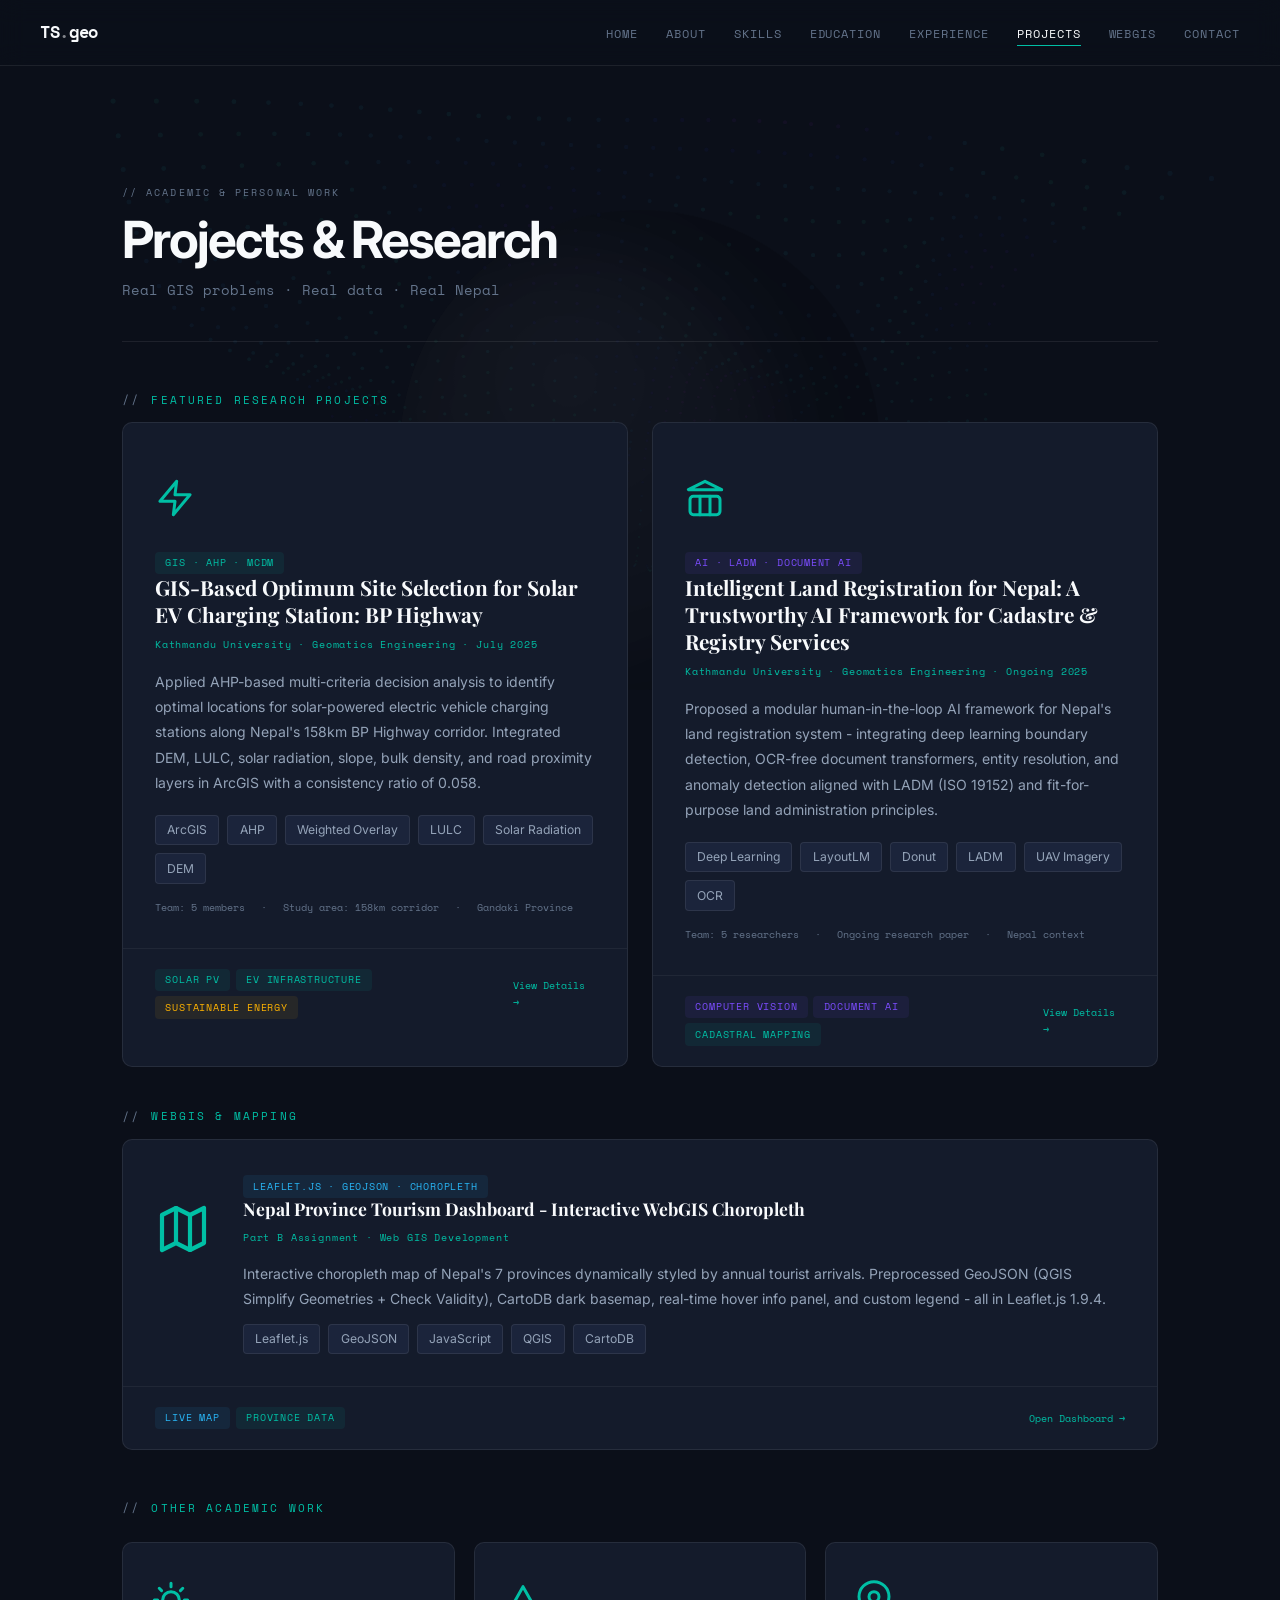
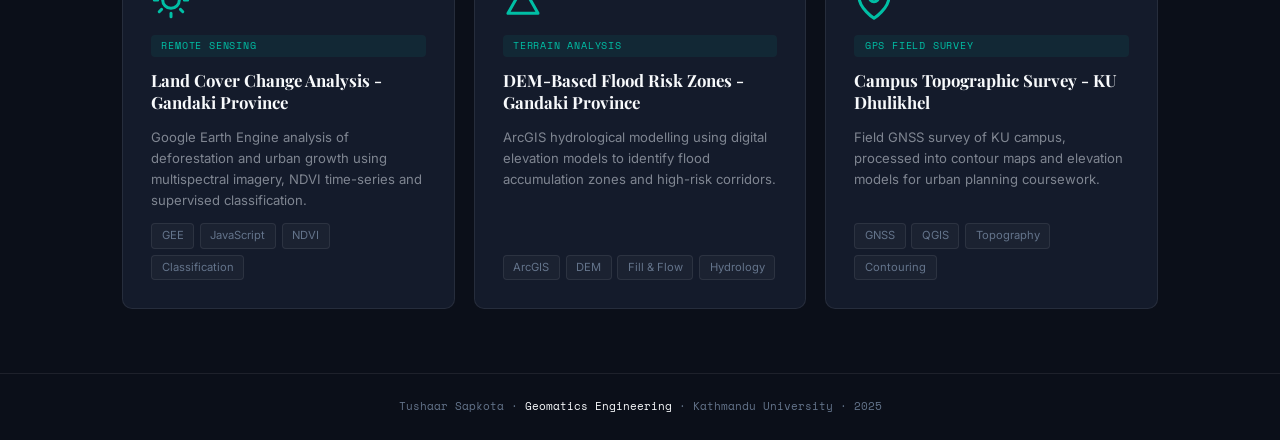
==== projects.html @ d91213d5 "Initial commit" ====
<!DOCTYPE html>
<html lang="en">
<head>
  <meta charset="UTF-8" /><meta name="viewport" content="width=device-width,initial-scale=1.0" />
  <title>Projects - Tushaar Sapkota</title>
  <link href="https://fonts.googleapis.com/css2?family=Space+Grotesk:wght@300;400;500;600;700&family=Space+Mono:wght@400;700&display=swap" rel="stylesheet" />
  <link rel="stylesheet" href="style.css" />
  <style>
  .featured-grid { display:grid;grid-template-columns:1fr 1fr;gap:1.5rem;margin-bottom:2rem; }
  .project-card-featured {
    background:var(--bg2);border:1px solid var(--border);border-radius:var(--r);
    overflow:hidden;transition:all .3s;position:relative;text-decoration:none;display:block;
  }
  .project-card-featured:hover { border-color:rgba(0,212,170,0.3);transform:translateY(-4px);box-shadow:0 8px 24px rgba(0,0,0,0.12); }
  .pcf-top { padding:2rem;position:relative;z-index:1; }
  .pcf-emoji { font-size:3rem;margin-bottom:1rem;display:block; }
  .pcf-title { font-family:'Playfair Display', serif; font-size:1.3rem;font-weight:700;margin-bottom:.5rem;line-height:1.3;color:var(--text); }
  .pcf-org { font-family:'Space Mono',monospace;font-size:.65rem;color:var(--teal);letter-spacing:.08em;margin-bottom:1rem; }
  .pcf-desc { color:var(--dim);font-size:.875rem;line-height:1.8;margin-bottom:1.25rem; }
  .pcf-footer { padding:1.25rem 2rem;border-top:1px solid rgba(255,255,255,0.05);display:flex;align-items:center;justify-content:space-between;position:relative;z-index:1; }
  .pcf-tags { display:flex;flex-wrap:wrap;gap:.35rem; }
  .pcf-link { font-family:'Space Mono',monospace;font-size:.65rem;color:var(--teal);display:flex;align-items:center;gap:.35rem;transition:gap .2s; }
  .pcf-link:hover { gap:.65rem; }

  .project-card { background:var(--bg2);border:1px solid var(--border);border-radius:var(--r);padding:1.75rem;display:flex;flex-direction:column;gap:.8rem;transition:all .3s;position:relative;overflow:hidden;text-decoration:none; }
  .project-card:hover { border-color:rgba(0,212,170,0.22);transform:translateY(-4px);box-shadow:0 8px 24px rgba(0,0,0,0.12); }
  .project-emoji { font-size:2rem; }
  .project-title { font-family:'Playfair Display', serif; font-size:1.05rem;font-weight:700;line-height:1.3;color:var(--text); }
  .project-desc { color:rgba(226,232,240,0.52);font-size:.82rem;line-height:1.6;flex:1; }
  .project-tech { display:flex;flex-wrap:wrap;gap:.35rem; }

  .projects-small-grid { display:grid;grid-template-columns:repeat(3,1fr);gap:1.2rem;margin-top:1.5rem; }

  @media(max-width:900px){.featured-grid{grid-template-columns:1fr}.projects-small-grid{grid-template-columns:1fr 1fr}}
  @media(max-width:600px){.projects-small-grid{grid-template-columns:1fr}}
  </style>
</head>
<body>
<div class="bg-earth-container"><div id="earth"></div></div>
<div class="c-dot" id="cdot"></div><div class="c-ring" id="cring"></div>
<div id="sprog"></div><canvas id="bg-canvas"></canvas>
<div class="aurora-layer"><div class="aura a1"></div><div class="aura a2"></div><div class="aura a3"></div></div>

<nav id="navbar">
  <a href="index.html" class="nav-logo">TS<span style="opacity:.5">.</span>geo</a>
  <ul class="nav-links">
    <li><a href="index.html">Home</a></li>
    <li><a href="about.html">About</a></li><li><a href="skills.html">Skills</a></li>
    <li><a href="education.html">Education</a></li><li><a href="experience.html">Experience</a></li>
    <li><a href="projects.html">Projects</a></li><li><a href="webgis.html">WebGIS</a></li>
    <li><a href="contact.html">Contact</a></li>
  </ul>
</nav>

<div class="page-wrap">
  <div class="container">
    <div class="page-hero reveal">
      <div class="page-hero-tag">// Academic & Personal Work</div>
      <h1 class="page-hero-title"><span class="grad">Projects</span> & Research</h1>
      <p style="color:var(--muted);font-size:.9rem;margin-top:.75rem;font-family:'Space Mono',monospace">Real GIS problems · Real data · Real Nepal</p>
    </div>

    <!-- Featured Real Projects -->
    <div class="section-tag reveal" style="margin-top:3rem">Featured Research Projects</div>
    <div class="featured-grid">

      <!-- Project 1: Solar EV -->
      <a href="project-solar-ev.html" class="project-card-featured reveal">
        <div class="pcf-banner"></div>
        <div class="pcf-top">
          <span class="pcf-emoji">
            <svg class="icon-svg icon-svg-lg" viewBox="0 0 24 24"><polygon points="13 2 3 14 12 14 11 22 21 10 12 10 13 2"></polygon></svg>
          </span>
          <div class="project-label label-gis">GIS · AHP · MCDM</div>
          <div class="pcf-title">GIS-Based Optimum Site Selection for Solar EV Charging Station: BP Highway</div>
          <div class="pcf-org">Kathmandu University · Geomatics Engineering · July 2025</div>
          <p class="pcf-desc">Applied AHP-based multi-criteria decision analysis to identify optimal locations for solar-powered electric vehicle charging stations along Nepal's 158km BP Highway corridor. Integrated DEM, LULC, solar radiation, slope, bulk density, and road proximity layers in ArcGIS with a consistency ratio of 0.058.</p>
          <div style="display:flex;gap:.5rem;flex-wrap:wrap;margin-bottom:1rem">
            <span class="skill-tag">ArcGIS</span><span class="skill-tag">AHP</span><span class="skill-tag">Weighted Overlay</span><span class="skill-tag">LULC</span><span class="skill-tag">Solar Radiation</span><span class="skill-tag">DEM</span>
          </div>
          <div style="display:flex;gap:1rem;font-family:'Space Mono',monospace;font-size:.62rem;color:var(--muted)">
            <span>Team: 5 members</span><span>·</span><span>Study area: 158km corridor</span><span>·</span><span>Gandaki Province</span>
          </div>
        </div>
        <div class="pcf-footer">
          <div class="pcf-tags">
            <span class="project-label label-gis">Solar PV</span>
            <span class="project-label label-gis">EV Infrastructure</span>
            <span class="project-label label-design">Sustainable Energy</span>
          </div>
          <div class="pcf-link">View Details →</div>
        </div>
      </a>

      <!-- Project 2: Land Admin AI -->
      <a href="project-land-admin.html" class="project-card-featured reveal">
        <div class="pcf-banner" style="background:linear-gradient(90deg,var(--purple),var(--pink),var(--blue));background-size:300% 100%;animation:bgflow 4s linear infinite;"></div>
        <div class="pcf-top">
          <span class="pcf-emoji">
            <svg class="icon-svg icon-svg-lg" viewBox="0 0 24 24"><rect x="3" y="11" width="18" height="11" rx="2"></rect><path d="M12 2L2 7h20L12 2z"></path><path d="M9 22V11M15 22V11"></path></svg>
          </span>
          <div class="project-label label-ai">AI · LADM · Document AI</div>
          <div class="pcf-title">Intelligent Land Registration for Nepal: A Trustworthy AI Framework for Cadastre & Registry Services</div>
          <div class="pcf-org">Kathmandu University · Geomatics Engineering · Ongoing 2025</div>
          <p class="pcf-desc">Proposed a modular human-in-the-loop AI framework for Nepal's land registration system - integrating deep learning boundary detection, OCR-free document transformers, entity resolution, and anomaly detection aligned with LADM (ISO 19152) and fit-for-purpose land administration principles.</p>
          <div style="display:flex;gap:.5rem;flex-wrap:wrap;margin-bottom:1rem">
            <span class="skill-tag">Deep Learning</span><span class="skill-tag">LayoutLM</span><span class="skill-tag">Donut</span><span class="skill-tag">LADM</span><span class="skill-tag">UAV Imagery</span><span class="skill-tag">OCR</span>
          </div>
          <div style="display:flex;gap:1rem;font-family:'Space Mono',monospace;font-size:.62rem;color:var(--muted)">
            <span>Team: 5 researchers</span><span>·</span><span>Ongoing research paper</span><span>·</span><span>Nepal context</span>
          </div>
        </div>
        <div class="pcf-footer">
          <div class="pcf-tags">
            <span class="project-label label-ai">Computer Vision</span>
            <span class="project-label label-ai">Document AI</span>
            <span class="project-label label-gis">Cadastral Mapping</span>
          </div>
          <div class="pcf-link">View Details →</div>
        </div>
      </a>
    </div>

    <!-- WebGIS Project -->
    <div class="section-tag reveal" style="margin-top:2.5rem">WebGIS & Mapping</div>
    <div style="max-width:100%">
      <a href="webgis.html" class="project-card-featured reveal" style="max-width:100%;display:block">
        <div class="pcf-banner" style="background:linear-gradient(90deg,var(--teal),var(--blue));background-size:300% 100%;animation:bgflow 5s linear infinite;"></div>
        <div class="pcf-top" style="display:grid;grid-template-columns:auto 1fr;gap:2rem;align-items:start">
          <span class="pcf-emoji" style="font-size:4rem">
            <svg class="icon-svg icon-svg-lg" style="width: 56px; height: 56px;" viewBox="0 0 24 24"><polygon points="3 6 9 3 15 6 21 3 21 18 15 21 9 18 3 21"></polygon><line x1="9" y1="3" x2="9" y2="18"></line><line x1="15" y1="6" x2="15" y2="21"></line></svg>
          </span>
          <div>
            <div class="project-label label-web">Leaflet.js · GeoJSON · Choropleth</div>
            <div class="pcf-title" style="font-size:1.1rem">Nepal Province Tourism Dashboard - Interactive WebGIS Choropleth</div>
            <div class="pcf-org">Part B Assignment · Web GIS Development</div>
            <p class="pcf-desc" style="margin-bottom:.75rem">Interactive choropleth map of Nepal's 7 provinces dynamically styled by annual tourist arrivals. Preprocessed GeoJSON (QGIS Simplify Geometries + Check Validity), CartoDB dark basemap, real-time hover info panel, and custom legend - all in Leaflet.js 1.9.4.</p>
            <div style="display:flex;gap:.5rem;flex-wrap:wrap">
              <span class="skill-tag">Leaflet.js</span><span class="skill-tag">GeoJSON</span><span class="skill-tag">JavaScript</span><span class="skill-tag">QGIS</span><span class="skill-tag">CartoDB</span>
            </div>
          </div>
        </div>
        <div class="pcf-footer">
          <div class="pcf-tags">
            <span class="project-label label-web">Live Map</span>
            <span class="project-label label-gis">Province Data</span>
          </div>
          <div class="pcf-link">Open Dashboard →</div>
        </div>
      </a>
    </div>

    <!-- Other Academic Work -->
    <div class="section-tag reveal" style="margin-top:3rem">Other Academic Work</div>
    <div class="projects-small-grid">
      <div class="project-card reveal">
        <div class="project-emoji">
          <svg class="icon-svg icon-svg-lg" viewBox="0 0 24 24"><circle cx="12" cy="12" r="5"></circle><path d="M12 2v2M12 20v2M4.93 4.93l1.41 1.41M17.66 17.66l1.41 1.41M2 12h2M20 12h2M6.34 17.66l-1.41 1.41M19.07 4.93l-1.41 1.41"/></svg>
        </div>
        <div class="project-label label-gis">Remote Sensing</div>
        <div class="project-title">Land Cover Change Analysis - Gandaki Province</div>
        <p class="project-desc">Google Earth Engine analysis of deforestation and urban growth using multispectral imagery, NDVI time-series and supervised classification.</p>
        <div class="project-tech"><span class="tech-pill">GEE</span><span class="tech-pill">JavaScript</span><span class="tech-pill">NDVI</span><span class="tech-pill">Classification</span></div>
      </div>
      <div class="project-card reveal">
        <div class="project-emoji">
          <svg class="icon-svg icon-svg-lg" viewBox="0 0 24 24"><path d="M3 20h18L12 4z"></path></svg>
        </div>
        <div class="project-label label-gis">Terrain Analysis</div>
        <div class="project-title">DEM-Based Flood Risk Zones - Gandaki Province</div>
        <p class="project-desc">ArcGIS hydrological modelling using digital elevation models to identify flood accumulation zones and high-risk corridors.</p>
        <div class="project-tech"><span class="tech-pill">ArcGIS</span><span class="tech-pill">DEM</span><span class="tech-pill">Fill & Flow</span><span class="tech-pill">Hydrology</span></div>
      </div>
      <div class="project-card reveal">
        <div class="project-emoji">
          <svg class="icon-svg icon-svg-lg" viewBox="0 0 24 24"><path d="M21 10c0 7-9 13-9 13s-9-6-9-13a9 9 0 0 1 18 0z"></path><circle cx="12" cy="10" r="3"></circle></svg>
        </div>
        <div class="project-label label-gis">GPS Field Survey</div>
        <div class="project-title">Campus Topographic Survey - KU Dhulikhel</div>
        <p class="project-desc">Field GNSS survey of KU campus, processed into contour maps and elevation models for urban planning coursework.</p>
        <div class="project-tech"><span class="tech-pill">GNSS</span><span class="tech-pill">QGIS</span><span class="tech-pill">Topography</span><span class="tech-pill">Contouring</span></div>
      </div>
    </div>
  </div>
</div>

<footer><p>Tushaar Sapkota · <span>Geomatics Engineering</span> · Kathmandu University · 2025</p></footer>
<script src="app.js"></script>
</body>
</html>
---- style.css ----
@import url('https://fonts.googleapis.com/css2?family=Playfair+Display:ital,wght@0,400..900;1,400..900&family=Inter:wght@300;400;500;600;700&family=Space+Mono:wght@400;700&display=swap');

/* ═══════════════════════════════════════
   SHARED STYLESHEET - Tushaar Sapkota CV
   Minimal, Clean & Professional Engineering Style
═══════════════════════════════════════ */
:root {
  --bg:     #0b0f19; --bg2: #141b2b; --bg3: #1b243b;
  --teal:   #00bfa5; --purple: #7c4dff; --pink: #ff4081;
  --amber:  #ffb300; --blue: #29b6f6; --text: #f8fafc;
  --muted:  #64748b; --dim: #94a3b8;
  --border: rgba(255, 255, 255, 0.08); --r: 10px;
}
*, *::before, *::after { box-sizing: border-box; margin: 0; padding: 0; }
html {
  scroll-behavior: smooth;
  font-size: 16px;
  background: var(--bg);
  -webkit-text-size-adjust: 100%;
}
body {
  font-family: 'Inter', sans-serif;
  font-size: 1rem;
  line-height: 1.6;
  background: transparent;
  color: var(--text);
  overflow-x: hidden;
}
::-webkit-scrollbar { width: 4px; }
::-webkit-scrollbar-track { background: var(--bg); }
::-webkit-scrollbar-thumb { background: var(--muted); border-radius: 4px; }

/* ── HIDE AI SLOP ELEMENTS ── */
.c-dot, .c-ring, .aurora-layer, #sprog { display: none !important; }
#bg-canvas {
  position: fixed;
  inset: 0;
  z-index: -2;
  pointer-events: none;
  opacity: 0.15;
  display: block !important;
}

/* ── NAV ── */
nav { position:fixed; top:0; left:0; right:0; z-index:500; padding:1.2rem 2.5rem; display:flex; justify-content:space-between; align-items:center; backdrop-filter:blur(12px); background:rgba(11, 15, 25, 0.8); border-bottom:1px solid var(--border); transition:all .3s; }
nav.scrolled { background:rgba(11, 15, 25, 0.96); }
.nav-logo { font-family:'Space Mono',monospace; font-size:1.05rem; font-weight:700; color: var(--text); letter-spacing:-0.02em; text-decoration:none; }
.nav-links { display:flex; gap:1.75rem; list-style:none; }
.nav-links a { color:var(--muted); text-decoration:none; font-size:.75rem; letter-spacing:.08em; text-transform:uppercase; font-family:'Space Mono',monospace; transition:color .2s; position:relative; }
.nav-links a::after { content:''; position:absolute; bottom:-4px; left:0; width:0; height:1px; background: var(--teal); transition:width .2s; }
.nav-links a:hover, .nav-links a.active { color: var(--text); }
.nav-links a:hover::after, .nav-links a.active::after { width:100%; }

/* ── LAYOUT ── */
section, .page-section { position:relative; z-index:2; }
.container { max-width:1100px; margin:0 auto; padding:0 2rem; }
.page-wrap { padding-top: 120px; min-height: 100vh; }

/* ── SECTION LABELS ── */
.section-tag { font-family:'Space Mono',monospace; font-size:.67rem; color:var(--teal); letter-spacing:.2em; text-transform:uppercase; margin-bottom:.75rem; display:flex; align-items:center; gap:.7rem; }
.section-tag::before { content:'//'; color:var(--muted); font-size:.78rem; }
.section-tag.center { justify-content:center; }
.section-tag.center::before { display:none; }
.section-title { font-family:'Playfair Display', serif; font-size: 48px; font-weight:700; letter-spacing:-.02em; line-height:1.2; color: var(--text); }
.grad { color: var(--text); }
.sec-line { position:absolute; left:0; right:0; height:1px; background: var(--border); }
.page-divider { width:100%; height:1px; background: var(--border); margin:3rem 0; }

/* ── BUTTONS ── */
.btn { display:inline-flex; align-items:center; gap:.55rem; padding:.8rem 1.9rem; border-radius:8px; font-size:.88rem; font-weight:600; transition:background .2s, border-color .2s, transform .1s; text-decoration:none; font-family:'Inter',sans-serif; letter-spacing:.02em; box-shadow: 0 4px 12px rgba(0,0,0,0.08); }
.btn-primary { background: var(--teal); color:#0b0f19; font-weight:700; border: 1px solid var(--teal); }
.btn-primary:hover { background: #00a892; border-color: #00a892; transform: translateY(-1px); }
.btn-outline { background:transparent; color:var(--text); border:1px solid var(--border); }
.btn-outline:hover { border-color:var(--text); transform: translateY(-1px); }
.btn-sm { padding:.55rem 1.2rem; font-size:.8rem; }

/* ── CARDS SHARED ── */
.card { background:var(--bg2); border:1px solid var(--border); border-radius:var(--r); box-shadow: 0 4px 12px rgba(0, 0, 0, 0.08); transition:border-color .2s, transform .2s; overflow:hidden; }
.card:hover { border-color: rgba(255, 255, 255, 0.2); transform: translateY(-2px); }

/* ── SKILL TAGS ── */
.skill-tag { padding:.28rem .7rem; background:var(--bg3); border:1px solid var(--border); border-radius:4px; font-size:.76rem; color:var(--dim); transition:all .2s; display:inline-block; }
.skill-tag:hover { color:var(--text); border-color: var(--teal); }
.tech-pill { padding:.18rem .6rem; background:rgba(255,255,255,0.03); border:1px solid var(--border); border-radius:4px; font-size:.7rem; color:var(--muted); display:inline-block; }

/* ── PROJECT LABELS ── */
.project-label { display:inline-flex; align-items:center; gap:.4rem; padding:.2rem .65rem; border-radius:4px; font-size:.62rem; font-family:'Space Mono',monospace; letter-spacing:.08em; text-transform:uppercase; }
.label-gis   { background:rgba(0,191,165,0.08);  color:var(--teal); }
.label-web   { background:rgba(41,182,246,0.08);  color:var(--blue); }
.label-ai    { background:rgba(124,77,255,0.08);  color:var(--purple); }
.label-design{ background:rgba(255,179,0,0.08);  color:var(--amber); }

/* ── REVEAL ── */
.reveal, .reveal-left, .reveal-right { opacity:1 !important; transform:none !important; }

/* ── PAGE HERO BANNER ── */
.page-hero { padding:4rem 0 2.5rem; border-bottom:1px solid var(--border); }
.page-hero-tag { font-family:'Space Mono',monospace; font-size:.65rem; color:var(--muted); letter-spacing:.2em; text-transform:uppercase; margin-bottom:.75rem; }
.page-hero-title { font-size:clamp(2.2rem,4vw,3.5rem); font-weight:700; letter-spacing:-.04em; line-height:1.05; }

/* ── FOOTER ── */
footer { position:relative; z-index:2; text-align:center; padding:1.5rem; border-top:1px solid var(--border); font-family:'Space Mono',monospace; font-size:.67rem; color:var(--muted); margin-top:4rem; }
footer span { color:var(--text); }

/* ── TIMELINE ── */
.timeline { position:relative; padding-left:2rem; }
.timeline::before { content:''; position:absolute; left:0; top:0; bottom:0; width:1px; background: var(--border); }
.timeline-item { position:relative; padding:2rem 2rem 2rem 2rem; background:var(--bg2); border:1px solid var(--border); border-radius:var(--r); margin-bottom:1.2rem; transition:border-color .2s; overflow:hidden; }
.timeline-item::before { content:''; position:absolute; left:-2.35rem; top:2.5rem; width:11px; height:11px; border-radius:50%; background: var(--bg2); border:2px solid var(--teal); }
.timeline-item:hover { border-color: rgba(255, 255, 255, 0.2); }
.timeline-period { font-family:'Space Mono',monospace; font-size:.67rem; color:var(--teal); letter-spacing:.08em; margin-bottom:.4rem; text-transform:uppercase; }
.timeline-title { font-size:1.05rem; font-weight:600; margin-bottom:.2rem; }
.timeline-sub { color:var(--muted); font-size:.84rem; margin-bottom:.65rem; }
.timeline-desc { color:var(--dim); font-size:.875rem; line-height:1.82; }

/* ── STAT CARDS ── */
.stat-grid { display:grid; grid-template-columns:repeat(auto-fill,minmax(160px,1fr)); gap:1rem; }
.stat-card { background:var(--bg2); border:1px solid var(--border); border-radius:var(--r); padding:1.4rem; transition:border-color .2s; }
.stat-card:hover { border-color: rgba(255, 255, 255, 0.2); }
.stat-num { font-family:'Space Mono',monospace; font-size:1.85rem; font-weight:700; color: var(--text); line-height:1; margin-bottom:.35rem; }
.stat-label { font-size:.72rem; color:var(--muted); text-transform:uppercase; letter-spacing:.06em; line-height:1.45; }

/* ── PREMIUM SVGs ── */
.icon-svg {
  width: 24px;
  height: 24px;
  fill: none;
  stroke: currentColor;
  stroke-width: 1.8;
  stroke-linecap: round;
  stroke-linejoin: round;
  display: inline-block;
  vertical-align: middle;
  color: var(--teal);
  transition: color 0.2s;
}
.icon-svg-lg { width: 40px; height: 40px; }
.icon-svg-xl { width: 56px; height: 56px; }

.hero-avatar-wrapper {
  position: relative;
  width: 260px;
  height: 260px;
  margin: 0 auto;
  border-radius: 50%;
  padding: 4px;
  background: var(--border);
}
.hero-avatar-inner {
  width: 100%;
  height: 100%;
  border-radius: 50%;
  overflow: hidden;
  position: relative;
}
.hero-avatar-inner img {
  width: 100%;
  height: 100%;
  object-fit: cover;
  object-position: center top;
}

/* ── RESPONSIVE ── */
@media (max-width:900px) {
  .nav-links { gap:1.25rem; }
  .mobile-profile-hero { display: block !important; margin: 2rem auto; text-align: center; }
}
@media (min-width:901px) {
  .mobile-profile-hero { display: none !important; }
}
@media (max-width:600px) { .nav-links { display:none; } }

/* ── CSS ROTATING EARTH BACKGROUND ── */
.bg-earth-container {
  position: fixed;
  inset: 0;
  z-index: -1;
  display: flex;
  justify-content: center;
  align-items: center;
  pointer-events: none;
  opacity: 0.15;
}
#earth {
  position: relative;
  width: 480px;
  height: 480px;
  border-radius: 50%;
  background: url('https://upload.wikimedia.org/wikipedia/commons/thumb/c/c4/Earthmap1000k.jpg/640px-Earthmap1000k.jpg') 0 0 repeat / 960px 480px;
  animation: rotate-globe 40s linear infinite;
  box-shadow: inset 20px 0 80px 6px rgba(0, 0, 0, 0.9);
  transform-style: preserve-3d;
}
#earth::after {
  position: absolute;
  top: 0;
  left: 0;
  width: 100%;
  height: 100%;
  content: '';
  border-radius: 50%;
  box-shadow: -80px 15px 80px 10px rgba(0,0,0,.9) inset;
  pointer-events: none;
}
#earth::before {
  position: absolute;
  top: 0;
  left: 0;
  width: 100%;
  height: 100%;
  content: '';
  opacity: 0.25;
  border-radius: 50%;
  background: radial-gradient(circle at 170px 170px, #fff, #000);
  pointer-events: none;
}
@keyframes rotate-globe {
  0% {background-position: 0 0;}
  100% {background-position: 960px 0;}
}
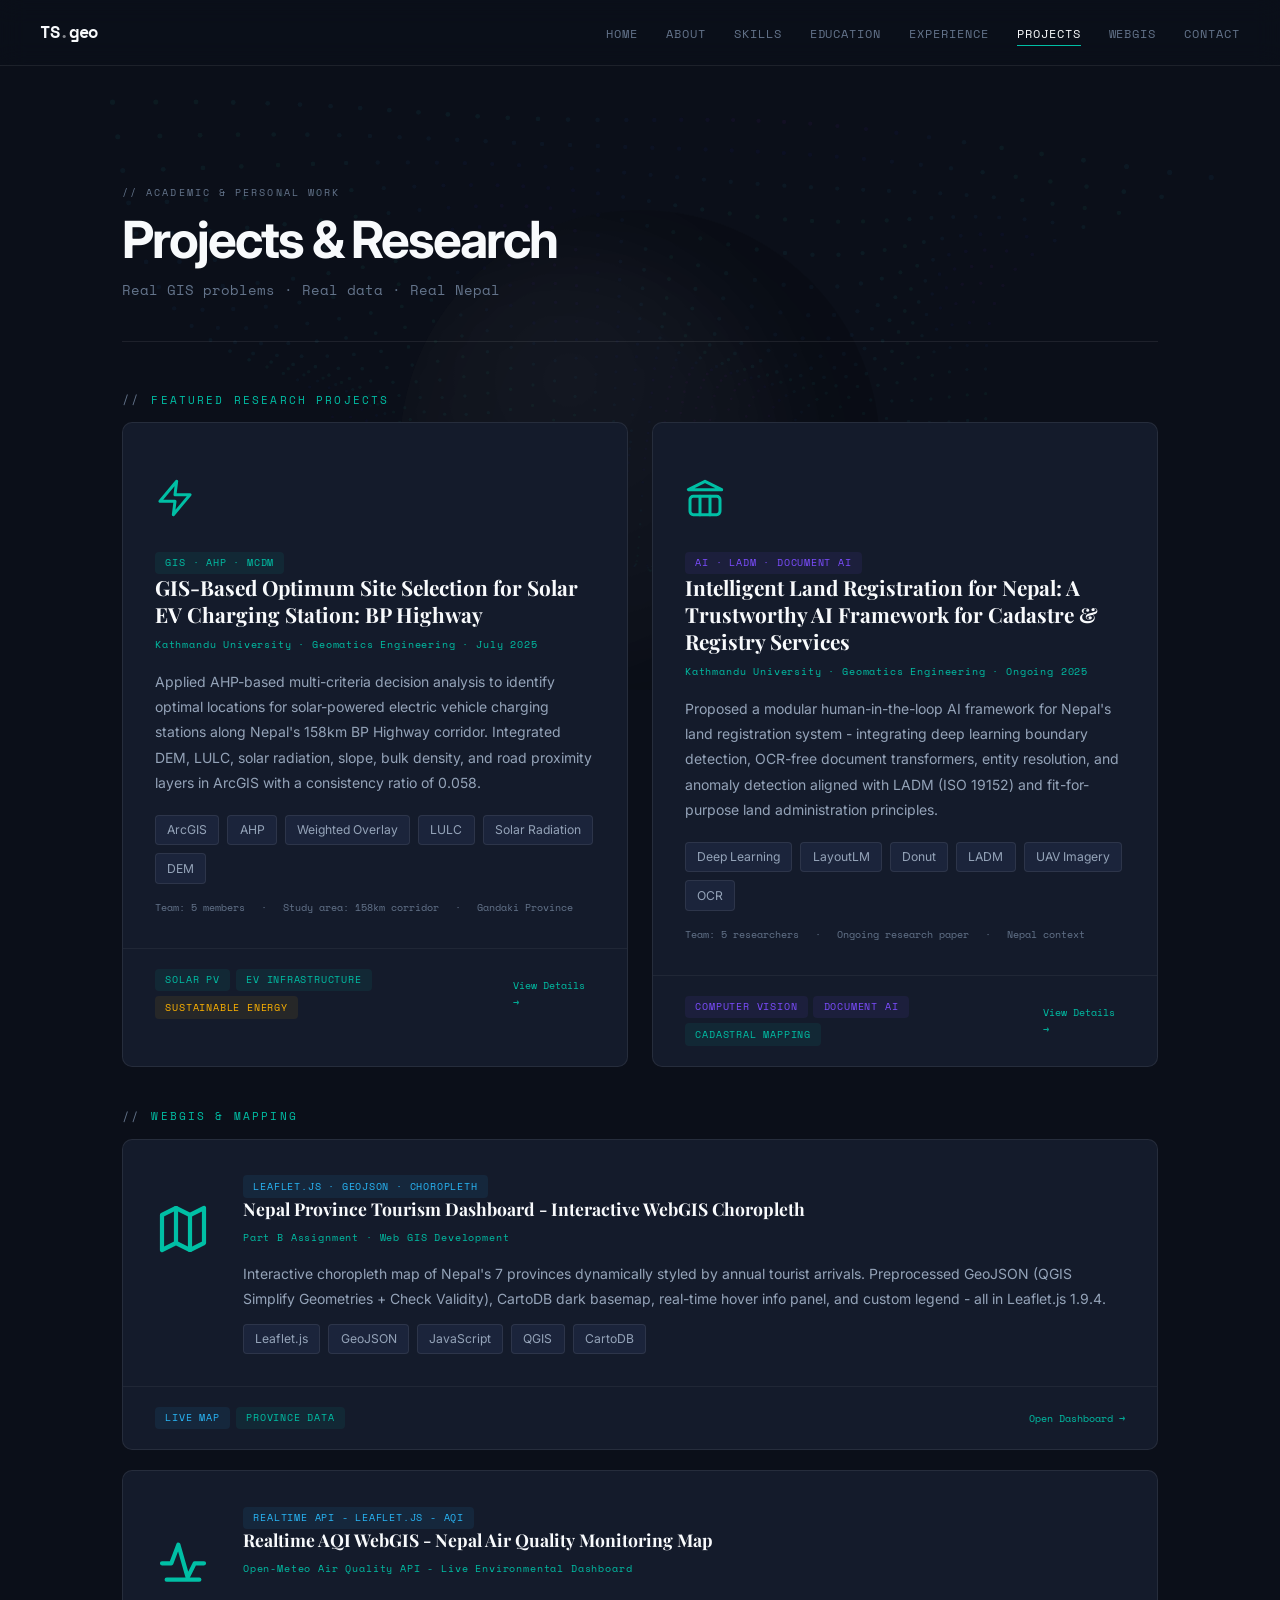
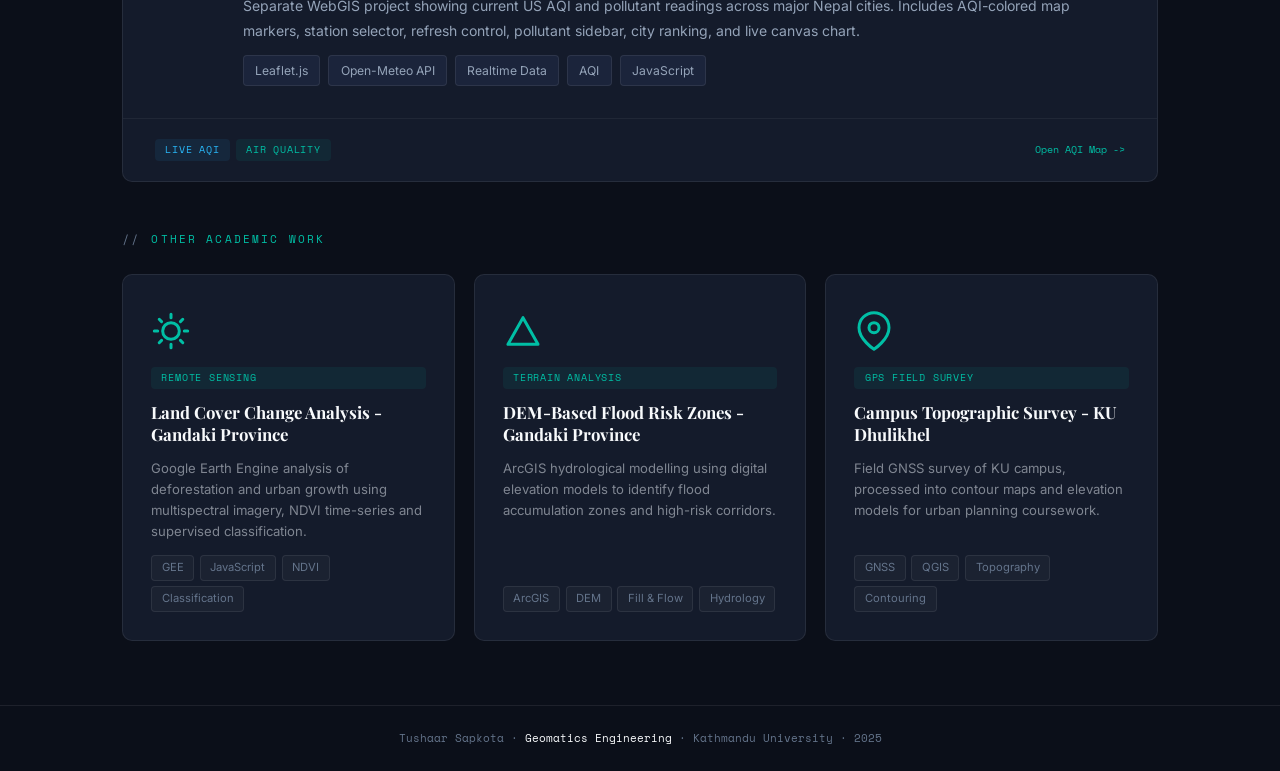
==== commit 1c43dd26: "update" ====
--- a/projects.html
+++ b/projects.html
@@ -147,10 +147,34 @@
           </div>
           <div class="pcf-link">Open Dashboard →</div>
         </div>
-      </a>
-    </div>
-
-    <!-- Other Academic Work -->
+      </a>
+      <a href="webgis-aqi.html" class="project-card-featured reveal" style="max-width:100%;display:block;margin-top:1.25rem">
+        <div class="pcf-banner" style="background:linear-gradient(90deg,#22c55e,#facc15,#ef4444,#7c4dff);background-size:300% 100%;animation:bgflow 5s linear infinite;"></div>
+        <div class="pcf-top" style="display:grid;grid-template-columns:auto 1fr;gap:2rem;align-items:start">
+          <span class="pcf-emoji" style="font-size:4rem">
+            <svg class="icon-svg icon-svg-lg" style="width:56px;height:56px" viewBox="0 0 24 24"><path d="M3 13h4l3-8 4 14 3-6h4"></path><path d="M5 20h14"></path></svg>
+          </span>
+          <div>
+            <div class="project-label label-web">Realtime API - Leaflet.js - AQI</div>
+            <div class="pcf-title" style="font-size:1.1rem">Realtime AQI WebGIS - Nepal Air Quality Monitoring Map</div>
+            <div class="pcf-org">Open-Meteo Air Quality API - Live Environmental Dashboard</div>
+            <p class="pcf-desc" style="margin-bottom:.75rem">Separate WebGIS project showing current US AQI and pollutant readings across major Nepal cities. Includes AQI-colored map markers, station selector, refresh control, pollutant sidebar, city ranking, and live canvas chart.</p>
+            <div style="display:flex;gap:.5rem;flex-wrap:wrap">
+              <span class="skill-tag">Leaflet.js</span><span class="skill-tag">Open-Meteo API</span><span class="skill-tag">Realtime Data</span><span class="skill-tag">AQI</span><span class="skill-tag">JavaScript</span>
+            </div>
+          </div>
+        </div>
+        <div class="pcf-footer">
+          <div class="pcf-tags">
+            <span class="project-label label-web">Live AQI</span>
+            <span class="project-label label-gis">Air Quality</span>
+          </div>
+          <div class="pcf-link">Open AQI Map -></div>
+        </div>
+      </a>
+    </div>
+
+    <!-- Other Academic Work -->
     <div class="section-tag reveal" style="margin-top:3rem">Other Academic Work</div>
     <div class="projects-small-grid">
       <div class="project-card reveal">
